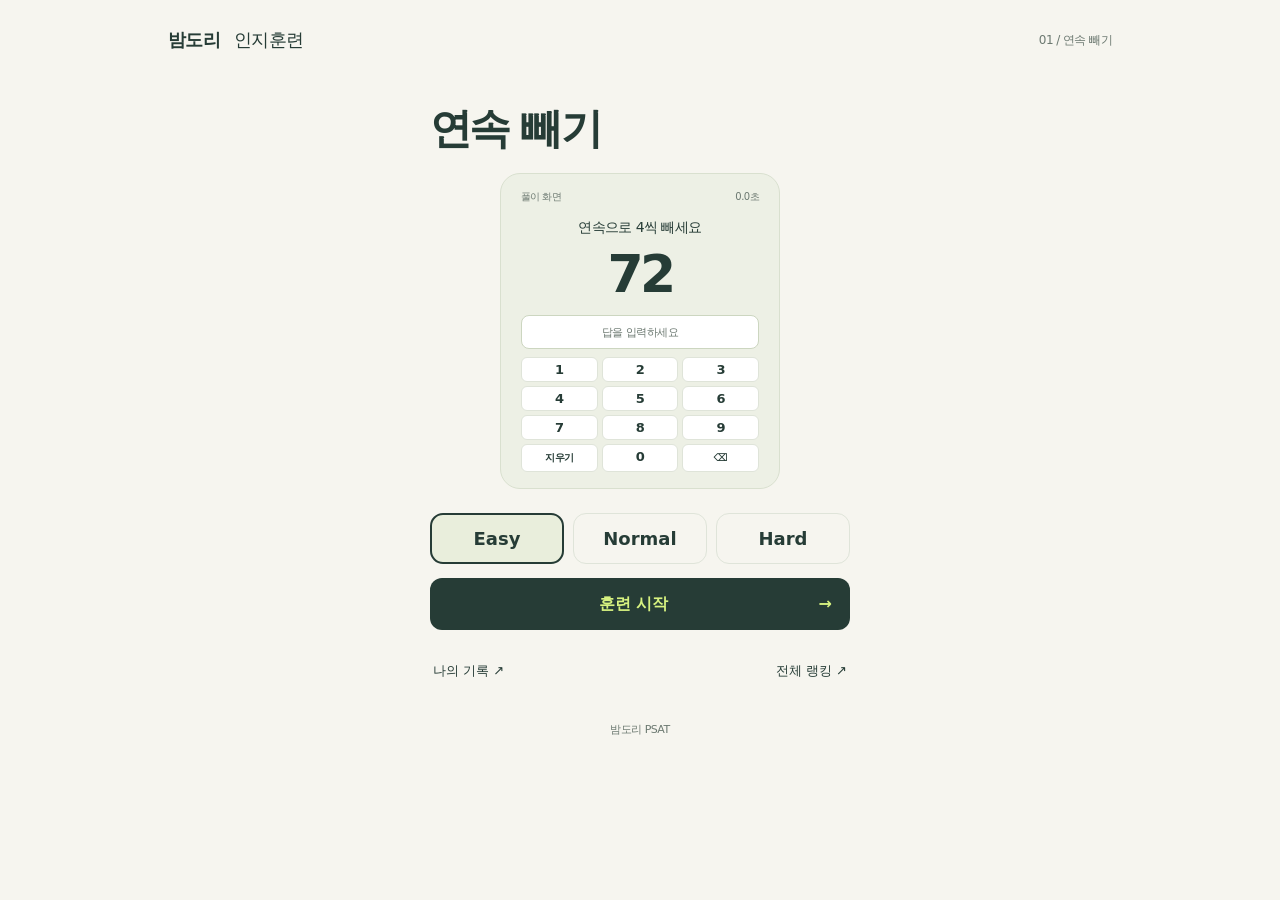
==== index.html @ 09410e8a "Add files via upload" ====
<!doctype html><html lang="ko"><head><meta charset="utf-8"><meta name="viewport" content="width=device-width,initial-scale=1,viewport-fit=cover"><meta name="theme-color" content="#263c36"><meta name="description" content="밤도리 연속 빼기 훈련. 숫자를 하나씩 빼며 집중하고, 나의 기록을 확인하세요."><title>연속 빼기 · 밤도리 인지훈련</title><link rel="stylesheet" href="style.css"><script src="config.js"></script><script type="module" src="app.mjs"></script>
<link rel="icon" type="image/svg+xml" href="favicon.svg?v=1">
<link rel="alternate icon" type="image/png" sizes="32x32" href="favicon-32.png?v=1">
<link rel="apple-touch-icon" sizes="180x180" href="apple-touch-icon.png?v=1">
<link rel="manifest" href="site.webmanifest">
<link rel="canonical" href="https://bamdori-psat.github.io/training/">
<meta property="og:type" content="website">
<meta property="og:locale" content="ko_KR">
<meta property="og:site_name" content="밤도리 인지훈련">
<meta property="og:title" content="밤도리 인지훈련">
<meta property="og:description" content="연속 빼기 훈련과 1문항당 평균 풀이 시간 기록.">
<meta property="og:url" content="https://bamdori-psat.github.io/training/">
<meta property="og:image" content="https://bamdori-psat.github.io/training/thumbnail.png">
<meta property="og:image:width" content="1254">
<meta property="og:image:height" content="1254">
<meta property="og:image:alt" content="녹색 바탕에 라임색 밤도리 인지훈련 타이포그래피">
<meta name="twitter:card" content="summary">
<meta name="twitter:title" content="밤도리 인지훈련">
<meta name="twitter:description" content="연속 빼기 훈련과 1문항당 평균 풀이 시간 기록.">
<meta name="twitter:image" content="https://bamdori-psat.github.io/training/thumbnail.png">
</head><body>
<header><a class="brand" href="../">밤도리 <span>인지훈련</span></a><span class="edition">01 / 연속 빼기</span></header>
<main>
<section id="home" class="screen">
<div class="intro"><h1>연속 빼기</h1></div>
<div class="game-preview" aria-label="풀이 화면 미리보기">
  <div class="preview-top"><span>풀이 화면</span><span>0.0초</span></div>
  <p class="mission" id="previewMission">연속으로 4씩 빼세요</p>
  <div class="current" id="previewCurrent">72</div>
  <div class="answer-wrap"><span>답을 입력하세요</span></div>
  <div class="preview-keypad" aria-hidden="true"><span>1</span><span>2</span><span>3</span><span>4</span><span>5</span><span>6</span><span>7</span><span>8</span><span>9</span><span>지우기</span><span>0</span><span>⌫</span></div>
</div>
<div class="courses" id="courses" role="group" aria-label="코스 선택"><button data-course="easy" class="chosen" aria-pressed="true"><strong>Easy</strong></button><button data-course="normal" aria-pressed="false"><strong>Normal</strong></button><button data-course="hard" aria-pressed="false"><strong>Hard</strong></button></div>
<button id="start" class="primary">훈련 시작 <span>→</span></button><p id="homeStatus" class="note" role="status"></p>
<div class="bottom-links"><button id="showRecords">나의 기록 ↗</button><button id="showRanking">전체 랭킹 ↗</button></div>
</section>
<section id="play" class="screen" hidden>
<div class="play-top"><button id="quit" class="text-button">그만하기</button><span id="modeLabel"></span><time id="timer">0.0초</time></div>
<div class="progress"><div id="progressFill"></div></div><p id="mission" class="mission"></p><div id="current" class="current" aria-label="현재 수"></div><p id="count" class="note"></p>
<div class="answer-wrap"><output id="answer" aria-label="입력한 답">답을 입력하세요</output></div><p id="feedback" role="status" class="feedback"></p>
<div id="keypad" class="keypad" aria-label="숫자 입력기"><button data-key="1">1</button><button data-key="2">2</button><button data-key="3">3</button><button data-key="4">4</button><button data-key="5">5</button><button data-key="6">6</button><button data-key="7">7</button><button data-key="8">8</button><button data-key="9">9</button><button data-key="clear" class="utility">지우기</button><button data-key="0">0</button><button data-key="back" class="utility" aria-label="한 자리 지우기">⌫</button></div>

</section>
<section id="result" class="screen" hidden><span class="eyebrow">오늘도 한 번, 끝까지.</span><h1>훈련 완료!</h1><p id="resultCourse" class="note"></p><div class="result-time"><strong id="elapsed"></strong><span>초/문항</span></div><div class="stats"><div><strong id="correctStat"></strong><span>정답 입력</span></div></div><p id="saveStatus" role="status" class="note"></p>
<div id="publishBox" class="publish" hidden><label for="nickname">랭킹에 사용할 닉네임</label><input id="nickname" maxlength="12" placeholder="한글·영문·숫자·_ 2~12자" autocomplete="nickname"><label class="consent"><input type="checkbox" id="consent">닉네임과 기록을 전체 랭킹에 공개합니다.</label><button id="publish" class="secondary">랭킹 등록</button><p id="publishStatus" class="note" role="status"></p></div>
<button id="again" class="primary">한 번 더</button><button id="resultHome" class="text-button full">처음으로</button></section>
<section id="records" class="screen" hidden><button class="back text-button">← 훈련으로</button><h1>나의 기록</h1><p class="note">이 브라우저에 저장한 최근 50회 기록입니다.</p><div id="recordList"></div><button id="clearRecords" class="text-button full">기기 기록 삭제</button></section>
<section id="ranking" class="screen" hidden><button class="back text-button">← 훈련으로</button><h1>전체 랭킹</h1><label for="rankCourse">코스</label><select id="rankCourse"><option value="all">전체 난이도</option><option value="easy">Easy</option><option value="normal">Normal</option><option value="hard">Hard</option></select><label for="rankStep" class="rank-step-label">빼는 수</label><select id="rankStep"><option value="all">전체</option></select><p class="note">선택한 조건에서 1문항당 평균 풀이 시간이 짧은 순입니다.<br>브라우저별 최고 기록 1개 · 상위 50위</p><div id="rankList" role="status"></div></section>
</main><footer>밤도리 PSAT</footer><dialog id="quitDialog"><h2>이번 훈련을 그만할까요?</h2><p>진행 중인 기록은 저장되지 않습니다.</p><div><button id="keepPlaying" class="secondary">계속하기</button><button id="confirmQuit" class="primary">그만하기</button></div></dialog>
</body></html>
---- style.css ----
:root{--ink:#263c36;--muted:#6c7971;--paper:#f6f5ef;--line:#dfe4d9;--lime:#d7f280;--white:#fff;--red:#ac3f35}*{box-sizing:border-box}body{margin:0;background:var(--paper);color:var(--ink);font-family:system-ui,-apple-system,'Apple SD Gothic Neo','Noto Sans KR',sans-serif;letter-spacing:-.035em}button,input,select{font:inherit}button,a,input,select{-webkit-tap-highlight-color:transparent}button{cursor:pointer;touch-action:manipulation}button:focus-visible,a:focus-visible,input:focus-visible,select:focus-visible{outline:3px solid #718d32;outline-offset:3px}button:disabled{cursor:default;opacity:.45}[hidden]{display:none!important}header{max-width:1000px;margin:auto;padding:28px 28px;display:flex;justify-content:space-between;align-items:center}.brand{color:var(--ink);font-size:18px;font-weight:850;text-decoration:none}.brand span{font-size:inherit;font-weight:500;margin-left:8px}.edition{font-size:12px;color:var(--muted)}main{max-width:460px;margin:25px auto 0;padding:0 20px}.screen{animation:appear .18s ease}.intro{margin-bottom:28px}.eyebrow{font-size:13px;color:var(--muted);font-weight:650}h1{font-size:42px;line-height:1.15;letter-spacing:-.06em;margin:12px 0}p{line-height:1.6}.intro p{margin:12px 0;color:var(--muted);font-size:15px}.example{border-radius:20px;background:var(--ink);color:var(--lime);display:flex;align-items:center;justify-content:space-between;padding:25px 24px;margin-bottom:28px}.example b{font-size:34px;letter-spacing:-.06em;font-variant-numeric:tabular-nums}.example span{font-size:13px;color:#d4dec8}.tabs{display:flex;border-bottom:1px solid var(--line);margin-bottom:24px}.tabs button{width:50%;border:0;background:none;padding:12px;color:var(--muted);font-weight:700}.tabs button.active{border-bottom:3px solid var(--ink);color:var(--ink)}label{font-size:13px;font-weight:650;display:block;margin-bottom:10px}.courses{display:grid;grid-template-columns:repeat(3,1fr);gap:9px}.courses button{border:1px solid var(--line);border-radius:13px;background:transparent;color:var(--ink);padding:14px 5px}.courses button.chosen{background:#e9eedc;border:2px solid var(--ink);padding:13px 4px}.courses small,.courses strong{display:block}.courses small{font-size:12px;font-weight:500;margin-bottom:7px}.courses strong{font-size:18px}.rule{display:flex;align-items:flex-start;gap:10px;margin:22px 0}.rule-mark{background:#e8eddc;border-radius:50%;padding:2px 6px;font-size:12px;margin-top:4px}.rule p{font-size:13px;color:var(--muted);margin:0}.rule strong{color:var(--ink);font-weight:600}.primary,.secondary{border:0;border-radius:12px;font-weight:750;min-height:52px;padding:14px 18px;width:100%}.primary{background:var(--ink);color:var(--lime)}.primary span{float:right}.secondary{background:#e6edda;color:var(--ink)}.note{font-size:12px;color:var(--muted);line-height:1.7}.bottom-links{display:flex;justify-content:space-between;margin-top:20px;padding:0 3px}.bottom-links button,.text-button{background:none;border:0;color:var(--ink);padding:12px 0;font-size:13px}.full{width:100%;margin-top:8px}footer{text-align:center;font-size:11px;color:var(--muted);padding:30px 12px 20px}.custom{display:grid;grid-template-columns:1fr 1fr;gap:14px}input:not([type=checkbox]),select{width:100%;padding:13px;margin-top:9px;border:1px solid var(--line);border-radius:10px;background:white;color:var(--ink);font-size:16px}.play-top{display:flex;justify-content:space-between;align-items:center;font-size:12px}.play-top time{font-variant-numeric:tabular-nums;font-weight:700}.progress{height:4px;background:var(--line);border-radius:9px;margin:10px 0 25px;overflow:hidden}.progress div{width:0;height:100%;background:#739842;transition:width .15s}.mission{text-align:center;margin:0;font-size:18px}.current{font-size:90px;font-weight:800;letter-spacing:-.07em;text-align:center;line-height:1.2;margin-top:12px;font-variant-numeric:tabular-nums}#count{text-align:center;margin:8px 0 18px}.answer-wrap{height:63px;border:1px solid #ccd6c0;border-radius:12px;background:#fff;display:flex;align-items:center;justify-content:center}#answer{font-size:30px;font-weight:650;font-variant-numeric:tabular-nums}#answer:empty{font-size:15px}#answer.placeholder{font-size:15px;color:#87907f;font-weight:400}.feedback{height:22px;text-align:center;color:var(--red);font-size:13px;margin:8px 0}.keypad{display:grid;grid-template-columns:repeat(3,1fr);gap:8px;margin-bottom:12px}.keypad button{height:58px;background:#fff;border:1px solid var(--line);border-radius:12px;color:var(--ink);font-size:25px;font-weight:600}.keypad button:active{background:var(--lime)}.keypad .utility{font-size:14px;background:#eaece4}.result-time{margin:30px 0;text-align:center}.result-time strong{font-size:76px;letter-spacing:-.07em}.result-time span{margin-left:9px}.stats{display:flex;justify-content:space-around;padding:22px 0;border-block:1px solid var(--line)}.stats div{text-align:center}.stats strong,.stats span{display:block}.stats strong{font-size:24px}.stats span{font-size:12px;color:var(--muted);margin-top:6px}.publish{padding:20px;background:#eaf0e0;border-radius:16px;margin:22px 0}.consent{display:flex;gap:8px;align-items:center;font-size:12px;line-height:1.5;margin:16px 0}.consent input{width:18px;height:18px;flex:none}.row{padding:17px 0;border-bottom:1px solid var(--line);display:flex;justify-content:space-between;align-items:center;gap:12px}.row strong{font-size:15px}.row small{display:block;color:var(--muted);font-size:12px;margin-top:4px}.row .score{text-align:right;flex:none}.empty{padding:32px 20px;border:1px dashed #c9d4bf;border-radius:14px;margin-top:20px;line-height:1.7;color:var(--muted);font-size:14px}dialog{border:0;border-radius:20px;padding:25px;max-width:360px;color:var(--ink)}dialog::backdrop{background:#10221bbb}dialog h2{font-size:20px}dialog p{font-size:14px}dialog>div{display:flex;gap:10px}dialog .primary{width:auto}#result>.primary{margin-top:20px}@keyframes appear{from{opacity:0;transform:translateY(4px)}to{opacity:1;transform:none}}@media(max-width:520px){header{padding:20px}.edition{font-size:10px}main{margin-top:12px}h1{font-size:38px}footer{padding-bottom:calc(20px + env(safe-area-inset-bottom))}body:has(#play:not([hidden])) header{padding-block:12px}body:has(#play:not([hidden])) main{margin-top:0}body:has(#play:not([hidden])) footer{display:none}}@media(max-height:740px){#play .current{font-size:68px}#play .progress{margin-bottom:12px}#play #count{margin-bottom:10px}.keypad button{height:48px}}@media(prefers-reduced-motion:reduce){*{animation:none!important;transition:none!important}}

.course-label{font-size:13px;font-weight:650;margin:0 0 10px}

#answer.wrong{color:var(--red)}
.answer-wrap:has(.wrong){border-color:var(--red);background:#fff2ee}
#answer.shake{animation:wrong-shake .28s ease}
.auto-hint{text-align:center;margin:8px 0}
#randomSettings{margin-top:12px}
@keyframes wrong-shake{0%,100%{transform:translateX(0)}20%,60%{transform:translateX(-7px)}40%,80%{transform:translateX(7px)}}

#home .intro{margin-bottom:20px}
.game-preview{max-width:280px;margin:0 auto 24px;padding:16px 20px;background:#edf0e5;border:1px solid #d9e0cf;border-radius:20px;user-select:none}
.preview-top{display:flex;justify-content:space-between;font-size:10px;color:var(--muted);margin-bottom:12px}
.game-preview .mission{font-size:14px}
.game-preview .current{font-size:52px;margin:4px 0 10px}
.game-preview .answer-wrap{height:34px;font-size:11px;color:var(--muted);border-radius:8px}
.preview-keypad{display:grid;grid-template-columns:repeat(3,1fr);gap:4px;margin-top:8px}
.preview-keypad span{background:white;border:1px solid var(--line);border-radius:6px;text-align:center;padding:4px;font-size:13px;font-weight:600}
.preview-keypad span:nth-child(10),.preview-keypad span:nth-child(12){font-size:10px;line-height:18px}
#home .courses{margin-bottom:14px}
#home .courses strong{font-size:18px}
#home .courses small{font-size:10px;margin:7px 0 0;white-space:nowrap}
#homeStatus:empty{display:none}

.rank-step-label{margin-top:16px}
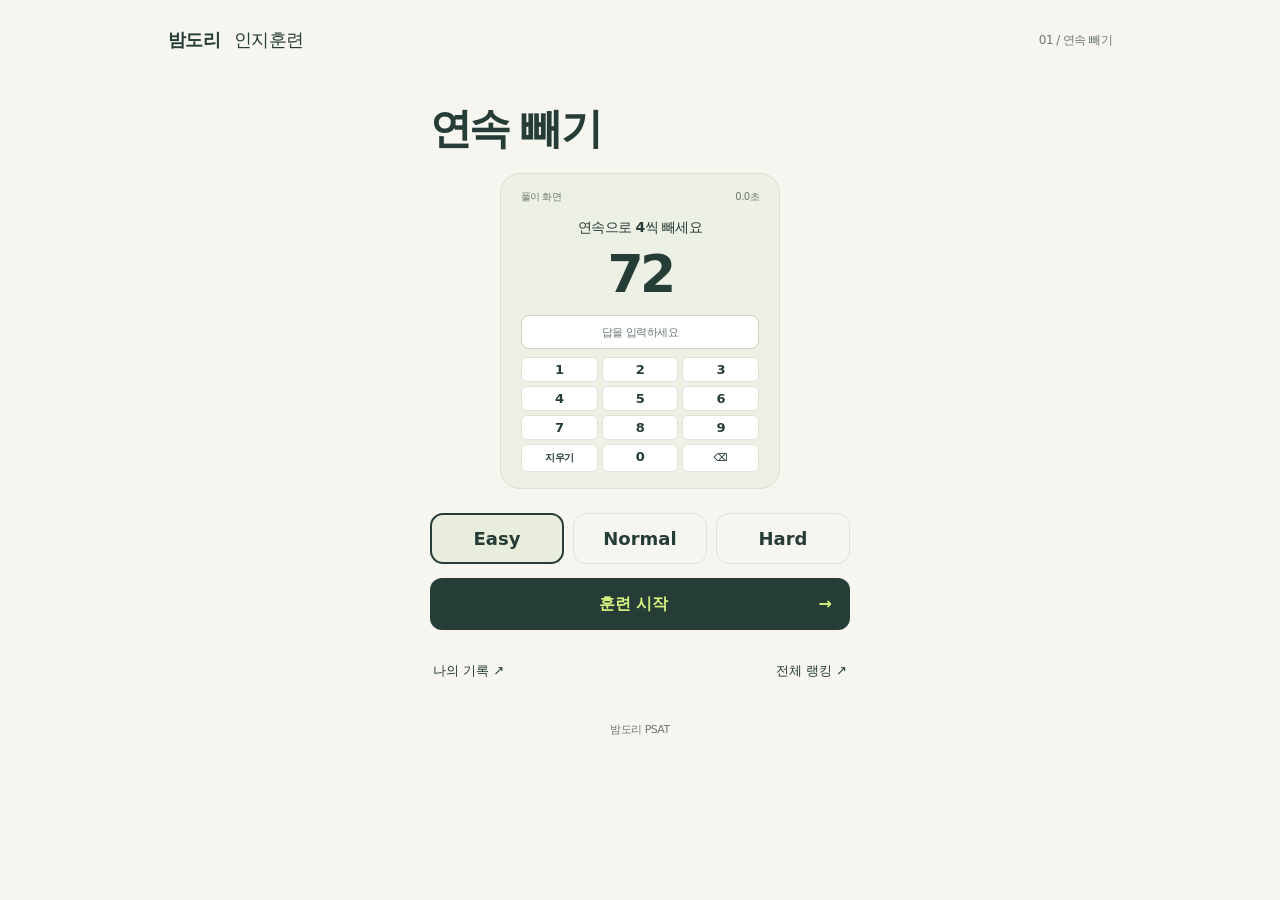
==== commit 6770f4d5: "Add files via upload" ====
--- a/index.html
+++ b/index.html
@@ -25,7 +25,7 @@
 <div class="intro"><h1>연속 빼기</h1></div>
 <div class="game-preview" aria-label="풀이 화면 미리보기">
   <div class="preview-top"><span>풀이 화면</span><span>0.0초</span></div>
-  <p class="mission" id="previewMission">연속으로 4씩 빼세요</p>
+  <p class="mission" id="previewMission">연속으로 <strong>4</strong>씩 빼세요</p>
   <div class="current" id="previewCurrent">72</div>
   <div class="answer-wrap"><span>답을 입력하세요</span></div>
   <div class="preview-keypad" aria-hidden="true"><span>1</span><span>2</span><span>3</span><span>4</span><span>5</span><span>6</span><span>7</span><span>8</span><span>9</span><span>지우기</span><span>0</span><span>⌫</span></div>
@@ -36,15 +36,15 @@
 </section>
 <section id="play" class="screen" hidden>
 <div class="play-top"><button id="quit" class="text-button">그만하기</button><span id="modeLabel"></span><time id="timer">0.0초</time></div>
-<div class="progress"><div id="progressFill"></div></div><p id="mission" class="mission"></p><div id="current" class="current" aria-label="현재 수"></div><p id="count" class="note"></p>
+<div class="progress"><div id="progressFill"></div></div><p id="mission" class="mission"></p><div id="current" class="current" aria-label="현재 수"></div>
 <div class="answer-wrap"><output id="answer" aria-label="입력한 답">답을 입력하세요</output></div><p id="feedback" role="status" class="feedback"></p>
 <div id="keypad" class="keypad" aria-label="숫자 입력기"><button data-key="1">1</button><button data-key="2">2</button><button data-key="3">3</button><button data-key="4">4</button><button data-key="5">5</button><button data-key="6">6</button><button data-key="7">7</button><button data-key="8">8</button><button data-key="9">9</button><button data-key="clear" class="utility">지우기</button><button data-key="0">0</button><button data-key="back" class="utility" aria-label="한 자리 지우기">⌫</button></div>
 
 </section>
-<section id="result" class="screen" hidden><span class="eyebrow">오늘도 한 번, 끝까지.</span><h1>훈련 완료!</h1><p id="resultCourse" class="note"></p><div class="result-time"><strong id="elapsed"></strong><span>초/문항</span></div><div class="stats"><div><strong id="correctStat"></strong><span>정답 입력</span></div></div><p id="saveStatus" role="status" class="note"></p>
-<div id="publishBox" class="publish" hidden><label for="nickname">랭킹에 사용할 닉네임</label><input id="nickname" maxlength="12" placeholder="한글·영문·숫자·_ 2~12자" autocomplete="nickname"><label class="consent"><input type="checkbox" id="consent">닉네임과 기록을 전체 랭킹에 공개합니다.</label><button id="publish" class="secondary">랭킹 등록</button><p id="publishStatus" class="note" role="status"></p></div>
+<section id="result" class="screen" hidden><h1>훈련 완료!</h1><p id="resultCourse" class="note"></p><div class="result-time"><strong id="elapsed"></strong><span>초/문항</span></div><p id="saveStatus" role="status" class="note"></p>
+<div id="publishBox" class="publish" hidden><label for="nickname">랭킹에 사용할 닉네임</label><input id="nickname" maxlength="12" placeholder="한글·영문·숫자·_ 2~12자" autocomplete="nickname"><label class="consent"><input type="checkbox" id="consent">닉네임과 기록을 전체 랭킹에 공개합니다.</label><button id="publish" class="secondary">랭킹 등록</button><p id="publishStatus" class="note" role="status"></p><button id="resultRanking" class="secondary" hidden>랭킹 보기 →</button></div>
 <button id="again" class="primary">한 번 더</button><button id="resultHome" class="text-button full">처음으로</button></section>
-<section id="records" class="screen" hidden><button class="back text-button">← 훈련으로</button><h1>나의 기록</h1><p class="note">이 브라우저에 저장한 최근 50회 기록입니다.</p><div id="recordList"></div><button id="clearRecords" class="text-button full">기기 기록 삭제</button></section>
-<section id="ranking" class="screen" hidden><button class="back text-button">← 훈련으로</button><h1>전체 랭킹</h1><label for="rankCourse">코스</label><select id="rankCourse"><option value="all">전체 난이도</option><option value="easy">Easy</option><option value="normal">Normal</option><option value="hard">Hard</option></select><label for="rankStep" class="rank-step-label">빼는 수</label><select id="rankStep"><option value="all">전체</option></select><p class="note">선택한 조건에서 1문항당 평균 풀이 시간이 짧은 순입니다.<br>브라우저별 최고 기록 1개 · 상위 50위</p><div id="rankList" role="status"></div></section>
+<section id="records" class="screen" hidden><button class="back text-button">← 훈련으로</button><h1>나의 기록</h1><p class="note">브라우저에 최근 50회까지의 기록이 저장됩니다.</p><div id="recordList"></div><button id="clearRecords" class="text-button full">기기 기록 삭제</button></section>
+<section id="ranking" class="screen" hidden><button class="back text-button">← 훈련으로</button><h1>전체 랭킹</h1><label for="rankCourse">코스</label><select id="rankCourse"><option value="all">전체 난이도</option><option value="easy">Easy</option><option value="normal">Normal</option><option value="hard">Hard</option></select><label for="rankStep" class="rank-step-label">빼는 수</label><select id="rankStep"><option value="all">전체</option></select><p class="note">상위 50위까지만 조회할 수 있습니다</p><div id="rankList" role="status"></div></section>
 </main><footer>밤도리 PSAT</footer><dialog id="quitDialog"><h2>이번 훈련을 그만할까요?</h2><p>진행 중인 기록은 저장되지 않습니다.</p><div><button id="keepPlaying" class="secondary">계속하기</button><button id="confirmQuit" class="primary">그만하기</button></div></dialog>
 </body></html>
--- a/style.css
+++ b/style.css
@@ -1,4 +1,4 @@
-:root{--ink:#263c36;--muted:#6c7971;--paper:#f6f5ef;--line:#dfe4d9;--lime:#d7f280;--white:#fff;--red:#ac3f35}*{box-sizing:border-box}body{margin:0;background:var(--paper);color:var(--ink);font-family:system-ui,-apple-system,'Apple SD Gothic Neo','Noto Sans KR',sans-serif;letter-spacing:-.035em}button,input,select{font:inherit}button,a,input,select{-webkit-tap-highlight-color:transparent}button{cursor:pointer;touch-action:manipulation}button:focus-visible,a:focus-visible,input:focus-visible,select:focus-visible{outline:3px solid #718d32;outline-offset:3px}button:disabled{cursor:default;opacity:.45}[hidden]{display:none!important}header{max-width:1000px;margin:auto;padding:28px 28px;display:flex;justify-content:space-between;align-items:center}.brand{color:var(--ink);font-size:18px;font-weight:850;text-decoration:none}.brand span{font-size:inherit;font-weight:500;margin-left:8px}.edition{font-size:12px;color:var(--muted)}main{max-width:460px;margin:25px auto 0;padding:0 20px}.screen{animation:appear .18s ease}.intro{margin-bottom:28px}.eyebrow{font-size:13px;color:var(--muted);font-weight:650}h1{font-size:42px;line-height:1.15;letter-spacing:-.06em;margin:12px 0}p{line-height:1.6}.intro p{margin:12px 0;color:var(--muted);font-size:15px}.example{border-radius:20px;background:var(--ink);color:var(--lime);display:flex;align-items:center;justify-content:space-between;padding:25px 24px;margin-bottom:28px}.example b{font-size:34px;letter-spacing:-.06em;font-variant-numeric:tabular-nums}.example span{font-size:13px;color:#d4dec8}.tabs{display:flex;border-bottom:1px solid var(--line);margin-bottom:24px}.tabs button{width:50%;border:0;background:none;padding:12px;color:var(--muted);font-weight:700}.tabs button.active{border-bottom:3px solid var(--ink);color:var(--ink)}label{font-size:13px;font-weight:650;display:block;margin-bottom:10px}.courses{display:grid;grid-template-columns:repeat(3,1fr);gap:9px}.courses button{border:1px solid var(--line);border-radius:13px;background:transparent;color:var(--ink);padding:14px 5px}.courses button.chosen{background:#e9eedc;border:2px solid var(--ink);padding:13px 4px}.courses small,.courses strong{display:block}.courses small{font-size:12px;font-weight:500;margin-bottom:7px}.courses strong{font-size:18px}.rule{display:flex;align-items:flex-start;gap:10px;margin:22px 0}.rule-mark{background:#e8eddc;border-radius:50%;padding:2px 6px;font-size:12px;margin-top:4px}.rule p{font-size:13px;color:var(--muted);margin:0}.rule strong{color:var(--ink);font-weight:600}.primary,.secondary{border:0;border-radius:12px;font-weight:750;min-height:52px;padding:14px 18px;width:100%}.primary{background:var(--ink);color:var(--lime)}.primary span{float:right}.secondary{background:#e6edda;color:var(--ink)}.note{font-size:12px;color:var(--muted);line-height:1.7}.bottom-links{display:flex;justify-content:space-between;margin-top:20px;padding:0 3px}.bottom-links button,.text-button{background:none;border:0;color:var(--ink);padding:12px 0;font-size:13px}.full{width:100%;margin-top:8px}footer{text-align:center;font-size:11px;color:var(--muted);padding:30px 12px 20px}.custom{display:grid;grid-template-columns:1fr 1fr;gap:14px}input:not([type=checkbox]),select{width:100%;padding:13px;margin-top:9px;border:1px solid var(--line);border-radius:10px;background:white;color:var(--ink);font-size:16px}.play-top{display:flex;justify-content:space-between;align-items:center;font-size:12px}.play-top time{font-variant-numeric:tabular-nums;font-weight:700}.progress{height:4px;background:var(--line);border-radius:9px;margin:10px 0 25px;overflow:hidden}.progress div{width:0;height:100%;background:#739842;transition:width .15s}.mission{text-align:center;margin:0;font-size:18px}.current{font-size:90px;font-weight:800;letter-spacing:-.07em;text-align:center;line-height:1.2;margin-top:12px;font-variant-numeric:tabular-nums}#count{text-align:center;margin:8px 0 18px}.answer-wrap{height:63px;border:1px solid #ccd6c0;border-radius:12px;background:#fff;display:flex;align-items:center;justify-content:center}#answer{font-size:30px;font-weight:650;font-variant-numeric:tabular-nums}#answer:empty{font-size:15px}#answer.placeholder{font-size:15px;color:#87907f;font-weight:400}.feedback{height:22px;text-align:center;color:var(--red);font-size:13px;margin:8px 0}.keypad{display:grid;grid-template-columns:repeat(3,1fr);gap:8px;margin-bottom:12px}.keypad button{height:58px;background:#fff;border:1px solid var(--line);border-radius:12px;color:var(--ink);font-size:25px;font-weight:600}.keypad button:active{background:var(--lime)}.keypad .utility{font-size:14px;background:#eaece4}.result-time{margin:30px 0;text-align:center}.result-time strong{font-size:76px;letter-spacing:-.07em}.result-time span{margin-left:9px}.stats{display:flex;justify-content:space-around;padding:22px 0;border-block:1px solid var(--line)}.stats div{text-align:center}.stats strong,.stats span{display:block}.stats strong{font-size:24px}.stats span{font-size:12px;color:var(--muted);margin-top:6px}.publish{padding:20px;background:#eaf0e0;border-radius:16px;margin:22px 0}.consent{display:flex;gap:8px;align-items:center;font-size:12px;line-height:1.5;margin:16px 0}.consent input{width:18px;height:18px;flex:none}.row{padding:17px 0;border-bottom:1px solid var(--line);display:flex;justify-content:space-between;align-items:center;gap:12px}.row strong{font-size:15px}.row small{display:block;color:var(--muted);font-size:12px;margin-top:4px}.row .score{text-align:right;flex:none}.empty{padding:32px 20px;border:1px dashed #c9d4bf;border-radius:14px;margin-top:20px;line-height:1.7;color:var(--muted);font-size:14px}dialog{border:0;border-radius:20px;padding:25px;max-width:360px;color:var(--ink)}dialog::backdrop{background:#10221bbb}dialog h2{font-size:20px}dialog p{font-size:14px}dialog>div{display:flex;gap:10px}dialog .primary{width:auto}#result>.primary{margin-top:20px}@keyframes appear{from{opacity:0;transform:translateY(4px)}to{opacity:1;transform:none}}@media(max-width:520px){header{padding:20px}.edition{font-size:10px}main{margin-top:12px}h1{font-size:38px}footer{padding-bottom:calc(20px + env(safe-area-inset-bottom))}body:has(#play:not([hidden])) header{padding-block:12px}body:has(#play:not([hidden])) main{margin-top:0}body:has(#play:not([hidden])) footer{display:none}}@media(max-height:740px){#play .current{font-size:68px}#play .progress{margin-bottom:12px}#play #count{margin-bottom:10px}.keypad button{height:48px}}@media(prefers-reduced-motion:reduce){*{animation:none!important;transition:none!important}}
+:root{--ink:#263c36;--muted:#6c7971;--paper:#f6f5ef;--line:#dfe4d9;--lime:#d7f280;--white:#fff;--red:#ac3f35}*{box-sizing:border-box}body{margin:0;background:var(--paper);color:var(--ink);font-family:system-ui,-apple-system,'Apple SD Gothic Neo','Noto Sans KR',sans-serif;letter-spacing:-.035em}button,input,select{font:inherit}button,a,input,select{-webkit-tap-highlight-color:transparent}button{cursor:pointer;touch-action:manipulation}button:focus-visible,a:focus-visible,input:focus-visible,select:focus-visible{outline:3px solid #718d32;outline-offset:3px}button:disabled{cursor:default;opacity:.45}[hidden]{display:none!important}header{max-width:1000px;margin:auto;padding:28px 28px;display:flex;justify-content:space-between;align-items:center}.brand{color:var(--ink);font-size:18px;font-weight:850;text-decoration:none}.brand span{font-size:inherit;font-weight:500;margin-left:8px}.edition{font-size:12px;color:var(--muted)}main{max-width:460px;margin:25px auto 0;padding:0 20px}.screen{animation:appear .18s ease}.intro{margin-bottom:28px}.eyebrow{font-size:13px;color:var(--muted);font-weight:650}h1{font-size:42px;line-height:1.15;letter-spacing:-.06em;margin:12px 0}p{line-height:1.6}.intro p{margin:12px 0;color:var(--muted);font-size:15px}.example{border-radius:20px;background:var(--ink);color:var(--lime);display:flex;align-items:center;justify-content:space-between;padding:25px 24px;margin-bottom:28px}.example b{font-size:34px;letter-spacing:-.06em;font-variant-numeric:tabular-nums}.example span{font-size:13px;color:#d4dec8}.tabs{display:flex;border-bottom:1px solid var(--line);margin-bottom:24px}.tabs button{width:50%;border:0;background:none;padding:12px;color:var(--muted);font-weight:700}.tabs button.active{border-bottom:3px solid var(--ink);color:var(--ink)}label{font-size:13px;font-weight:650;display:block;margin-bottom:10px}.courses{display:grid;grid-template-columns:repeat(3,1fr);gap:9px}.courses button{border:1px solid var(--line);border-radius:13px;background:transparent;color:var(--ink);padding:14px 5px}.courses button.chosen{background:#e9eedc;border:2px solid var(--ink);padding:13px 4px}.courses small,.courses strong{display:block}.courses small{font-size:12px;font-weight:500;margin-bottom:7px}.courses strong{font-size:18px}.rule{display:flex;align-items:flex-start;gap:10px;margin:22px 0}.rule-mark{background:#e8eddc;border-radius:50%;padding:2px 6px;font-size:12px;margin-top:4px}.rule p{font-size:13px;color:var(--muted);margin:0}.rule strong{color:var(--ink);font-weight:600}.primary,.secondary{border:0;border-radius:12px;font-weight:750;min-height:52px;padding:14px 18px;width:100%}.primary{background:var(--ink);color:var(--lime)}.primary span{float:right}.secondary{background:#e6edda;color:var(--ink)}.note{font-size:12px;color:var(--muted);line-height:1.7}.bottom-links{display:flex;justify-content:space-between;margin-top:20px;padding:0 3px}.bottom-links button,.text-button{background:none;border:0;color:var(--ink);padding:12px 0;font-size:13px}.full{width:100%;margin-top:8px}footer{text-align:center;font-size:11px;color:var(--muted);padding:30px 12px 20px}.custom{display:grid;grid-template-columns:1fr 1fr;gap:14px}input:not([type=checkbox]),select{width:100%;padding:13px;margin-top:9px;border:1px solid var(--line);border-radius:10px;background:white;color:var(--ink);font-size:16px}.play-top{display:flex;justify-content:space-between;align-items:center;font-size:12px}.play-top time{font-variant-numeric:tabular-nums;font-weight:700}.progress{height:4px;background:var(--line);border-radius:9px;margin:10px 0 25px;overflow:hidden}.progress div{width:0;height:100%;background:#739842;transition:width .15s}.mission{text-align:center;margin:0;font-size:20px;font-weight:400}.mission strong{font-weight:800}.current{font-size:90px;font-weight:800;letter-spacing:-.07em;text-align:center;line-height:1.2;margin-top:12px;font-variant-numeric:tabular-nums}#count{text-align:center;margin:8px 0 18px}.answer-wrap{height:63px;border:1px solid #ccd6c0;border-radius:12px;background:#fff;display:flex;align-items:center;justify-content:center}#answer{font-size:30px;font-weight:650;font-variant-numeric:tabular-nums}#answer:empty{font-size:15px}#answer.placeholder{font-size:15px;color:#87907f;font-weight:400}.feedback{height:22px;text-align:center;color:var(--red);font-size:13px;margin:8px 0}.keypad{display:grid;grid-template-columns:repeat(3,1fr);gap:8px;margin-bottom:12px}.keypad button{height:58px;background:#fff;border:1px solid var(--line);border-radius:12px;color:var(--ink);font-size:25px;font-weight:600}.keypad button:active,.keypad button.pressed{background:var(--lime);border-color:#a1bc52;transform:translateY(2px) scale(.97);box-shadow:inset 0 2px 3px #263c3618}.keypad .utility{font-size:23px;background:#eaece4}.result-time{margin:30px 0;text-align:center}.result-time strong{font-size:76px;letter-spacing:-.07em}.result-time span{margin-left:9px}.stats{display:flex;justify-content:space-around;padding:22px 0;border-block:1px solid var(--line)}.stats div{text-align:center}.stats strong,.stats span{display:block}.stats strong{font-size:24px}.stats span{font-size:12px;color:var(--muted);margin-top:6px}.publish{padding:20px;background:#eaf0e0;border-radius:16px;margin:22px 0}.consent{display:flex;gap:8px;align-items:center;font-size:12px;line-height:1.5;margin:16px 0}.consent input{width:18px;height:18px;flex:none}.row{padding:17px 0;border-bottom:1px solid var(--line);display:flex;justify-content:space-between;align-items:center;gap:12px}.row strong{font-size:15px}.row small{display:block;color:var(--muted);font-size:12px;margin-top:4px}.row .score{text-align:right;flex:none}.empty{padding:32px 20px;border:1px dashed #c9d4bf;border-radius:14px;margin-top:20px;line-height:1.7;color:var(--muted);font-size:14px}dialog{border:0;border-radius:20px;padding:25px;max-width:360px;color:var(--ink)}dialog::backdrop{background:#10221bbb}dialog h2{font-size:20px}dialog p{font-size:14px}dialog>div{display:grid;grid-template-columns:repeat(2,minmax(0,1fr));gap:10px}dialog>div button{width:100%;min-width:0;padding-inline:10px}#result>.primary{margin-top:20px}@keyframes appear{from{opacity:0;transform:translateY(4px)}to{opacity:1;transform:none}}@media(max-width:520px){header{padding:20px}.edition{font-size:10px}main{margin-top:12px}h1{font-size:38px}footer{padding-bottom:calc(20px + env(safe-area-inset-bottom))}body:has(#play:not([hidden])) header{padding-block:12px}body:has(#play:not([hidden])) main{margin-top:0}body:has(#play:not([hidden])) footer{display:none}}@media(max-height:740px){#play .current{font-size:68px}#play .progress{margin-bottom:12px}#play #count{margin-bottom:10px}.keypad button{height:48px}}@media(prefers-reduced-motion:reduce){*{animation:none!important;transition:none!important}}
 
 .course-label{font-size:13px;font-weight:650;margin:0 0 10px}
 
@@ -24,3 +24,5 @@
 #homeStatus:empty{display:none}
 
 .rank-step-label{margin-top:16px}
+
+#play .current{margin-bottom:18px}
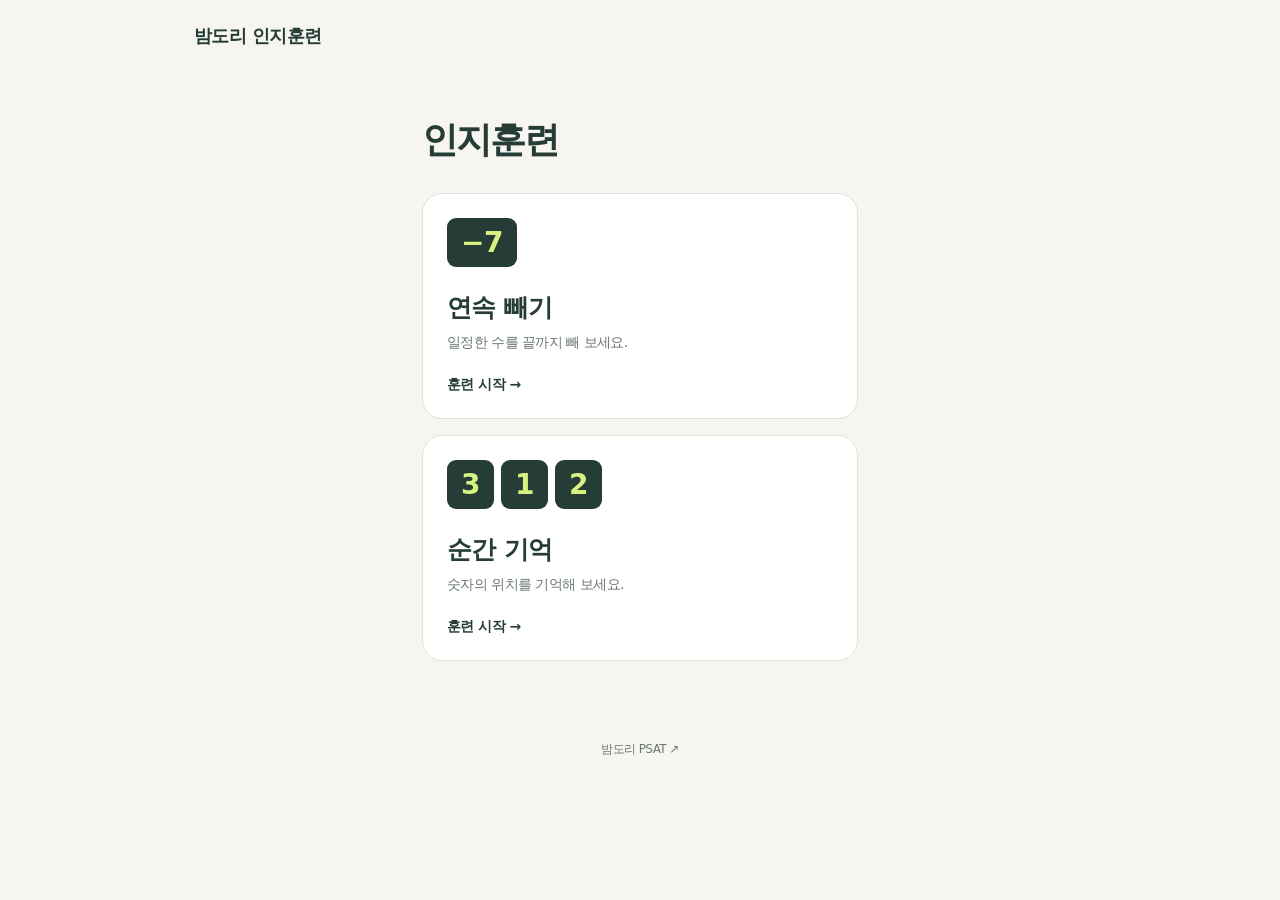
==== commit b9608a9e: "Add files via upload" ====
--- a/index.html
+++ b/index.html
@@ -1,50 +1 @@
-<!doctype html><html lang="ko"><head><meta charset="utf-8"><meta name="viewport" content="width=device-width,initial-scale=1,viewport-fit=cover"><meta name="theme-color" content="#263c36"><meta name="description" content="밤도리 연속 빼기 훈련. 숫자를 하나씩 빼며 집중하고, 나의 기록을 확인하세요."><title>연속 빼기 · 밤도리 인지훈련</title><link rel="stylesheet" href="style.css"><script src="config.js"></script><script type="module" src="app.mjs"></script>
-<link rel="icon" type="image/svg+xml" href="favicon.svg?v=1">
-<link rel="alternate icon" type="image/png" sizes="32x32" href="favicon-32.png?v=1">
-<link rel="apple-touch-icon" sizes="180x180" href="apple-touch-icon.png?v=1">
-<link rel="manifest" href="site.webmanifest">
-<link rel="canonical" href="https://bamdori-psat.github.io/training/">
-<meta property="og:type" content="website">
-<meta property="og:locale" content="ko_KR">
-<meta property="og:site_name" content="밤도리 인지훈련">
-<meta property="og:title" content="밤도리 인지훈련">
-<meta property="og:description" content="연속 빼기 훈련과 1문항당 평균 풀이 시간 기록.">
-<meta property="og:url" content="https://bamdori-psat.github.io/training/">
-<meta property="og:image" content="https://bamdori-psat.github.io/training/thumbnail.png">
-<meta property="og:image:width" content="1254">
-<meta property="og:image:height" content="1254">
-<meta property="og:image:alt" content="녹색 바탕에 라임색 밤도리 인지훈련 타이포그래피">
-<meta name="twitter:card" content="summary">
-<meta name="twitter:title" content="밤도리 인지훈련">
-<meta name="twitter:description" content="연속 빼기 훈련과 1문항당 평균 풀이 시간 기록.">
-<meta name="twitter:image" content="https://bamdori-psat.github.io/training/thumbnail.png">
-</head><body>
-<header><a class="brand" href="../">밤도리 <span>인지훈련</span></a><span class="edition">01 / 연속 빼기</span></header>
-<main>
-<section id="home" class="screen">
-<div class="intro"><h1>연속 빼기</h1></div>
-<div class="game-preview" aria-label="풀이 화면 미리보기">
-  <div class="preview-top"><span>풀이 화면</span><span>0.0초</span></div>
-  <p class="mission" id="previewMission">연속으로 <strong>4</strong>씩 빼세요</p>
-  <div class="current" id="previewCurrent">72</div>
-  <div class="answer-wrap"><span>답을 입력하세요</span></div>
-  <div class="preview-keypad" aria-hidden="true"><span>1</span><span>2</span><span>3</span><span>4</span><span>5</span><span>6</span><span>7</span><span>8</span><span>9</span><span>지우기</span><span>0</span><span>⌫</span></div>
-</div>
-<div class="courses" id="courses" role="group" aria-label="코스 선택"><button data-course="easy" class="chosen" aria-pressed="true"><strong>Easy</strong></button><button data-course="normal" aria-pressed="false"><strong>Normal</strong></button><button data-course="hard" aria-pressed="false"><strong>Hard</strong></button></div>
-<button id="start" class="primary">훈련 시작 <span>→</span></button><p id="homeStatus" class="note" role="status"></p>
-<div class="bottom-links"><button id="showRecords">나의 기록 ↗</button><button id="showRanking">전체 랭킹 ↗</button></div>
-</section>
-<section id="play" class="screen" hidden>
-<div class="play-top"><button id="quit" class="text-button">그만하기</button><span id="modeLabel"></span><time id="timer">0.0초</time></div>
-<div class="progress"><div id="progressFill"></div></div><p id="mission" class="mission"></p><div id="current" class="current" aria-label="현재 수"></div>
-<div class="answer-wrap"><output id="answer" aria-label="입력한 답">답을 입력하세요</output></div><p id="feedback" role="status" class="feedback"></p>
-<div id="keypad" class="keypad" aria-label="숫자 입력기"><button data-key="1">1</button><button data-key="2">2</button><button data-key="3">3</button><button data-key="4">4</button><button data-key="5">5</button><button data-key="6">6</button><button data-key="7">7</button><button data-key="8">8</button><button data-key="9">9</button><button data-key="clear" class="utility">지우기</button><button data-key="0">0</button><button data-key="back" class="utility" aria-label="한 자리 지우기">⌫</button></div>
-
-</section>
-<section id="result" class="screen" hidden><h1>훈련 완료!</h1><p id="resultCourse" class="note"></p><div class="result-time"><strong id="elapsed"></strong><span>초/문항</span></div><p id="saveStatus" role="status" class="note"></p>
-<div id="publishBox" class="publish" hidden><label for="nickname">랭킹에 사용할 닉네임</label><input id="nickname" maxlength="12" placeholder="한글·영문·숫자·_ 2~12자" autocomplete="nickname"><label class="consent"><input type="checkbox" id="consent">닉네임과 기록을 전체 랭킹에 공개합니다.</label><button id="publish" class="secondary">랭킹 등록</button><p id="publishStatus" class="note" role="status"></p><button id="resultRanking" class="secondary" hidden>랭킹 보기 →</button></div>
-<button id="again" class="primary">한 번 더</button><button id="resultHome" class="text-button full">처음으로</button></section>
-<section id="records" class="screen" hidden><button class="back text-button">← 훈련으로</button><h1>나의 기록</h1><p class="note">브라우저에 최근 50회까지의 기록이 저장됩니다.</p><div id="recordList"></div><button id="clearRecords" class="text-button full">기기 기록 삭제</button></section>
-<section id="ranking" class="screen" hidden><button class="back text-button">← 훈련으로</button><h1>전체 랭킹</h1><label for="rankCourse">코스</label><select id="rankCourse"><option value="all">전체 난이도</option><option value="easy">Easy</option><option value="normal">Normal</option><option value="hard">Hard</option></select><label for="rankStep" class="rank-step-label">빼는 수</label><select id="rankStep"><option value="all">전체</option></select><p class="note">상위 50위까지만 조회할 수 있습니다</p><div id="rankList" role="status"></div></section>
-</main><footer>밤도리 PSAT</footer><dialog id="quitDialog"><h2>이번 훈련을 그만할까요?</h2><p>진행 중인 기록은 저장되지 않습니다.</p><div><button id="keepPlaying" class="secondary">계속하기</button><button id="confirmQuit" class="primary">그만하기</button></div></dialog>
-</body></html>
+<!doctype html><html lang="ko"><head><meta charset="utf-8"><meta name="viewport" content="width=device-width,initial-scale=1"><meta name="theme-color" content="#263c36"><title>밤도리 인지훈련</title><meta name="description" content="연속 빼기와 순간 기억. 짧은 훈련에 도전하고 기록을 확인하세요."><meta property="og:title" content="밤도리 인지훈련"><meta property="og:image" content="https://bamdori-psat.github.io/training/thumbnail.png"><link rel="icon" href="favicon.svg"><style>*{box-sizing:border-box}body{margin:0;background:#f6f5ef;color:#263c36;font-family:system-ui,-apple-system,'Apple SD Gothic Neo',sans-serif;letter-spacing:-.035em}header{max-width:940px;padding:24px;margin:auto}header a{font-size:18px;font-weight:800;color:inherit;text-decoration:none}main{max-width:480px;margin:44px auto;padding:0 22px}h1{font-size:36px;letter-spacing:-.06em;margin:0 0 28px}.cards{display:grid;gap:16px}.card{display:block;border:1px solid #dfe4d9;border-radius:20px;padding:24px;text-decoration:none;color:inherit;background:white}.card:hover,.card:focus-visible{background:#edf2df;outline:2px solid #78953a}.card strong{display:block;font-size:25px}.card small{display:block;font-size:14px;color:#6c7971;margin:10px 0 22px}.symbol{display:flex;gap:7px;margin:0 0 24px;font-size:28px;font-weight:800}.symbol span{background:#263c36;color:#d7f280;border-radius:9px;padding:8px 14px}.go{font-size:14px;font-weight:700}footer{text-align:center;font-size:12px;padding:36px}footer a{color:#6c7971;text-decoration:none}@media(max-width:520px){main{margin-top:18px}header{padding:20px}}</style></head><body><header><a href="./">밤도리 인지훈련</a></header><main><h1>인지훈련</h1><div class="cards"><a class="card" href="subtraction.html"><div class="symbol" aria-hidden="true"><span>−7</span></div><strong>연속 빼기</strong><small>일정한 수를 끝까지 빼 보세요.</small><span class="go">훈련 시작 →</span></a><a class="card" href="memory.html"><div class="symbol" aria-hidden="true"><span>3</span><span>1</span><span>2</span></div><strong>순간 기억</strong><small>숫자의 위치를 기억해 보세요.</small><span class="go">훈련 시작 →</span></a></div></main><footer><a href="../">밤도리 PSAT ↗</a></footer></body></html>
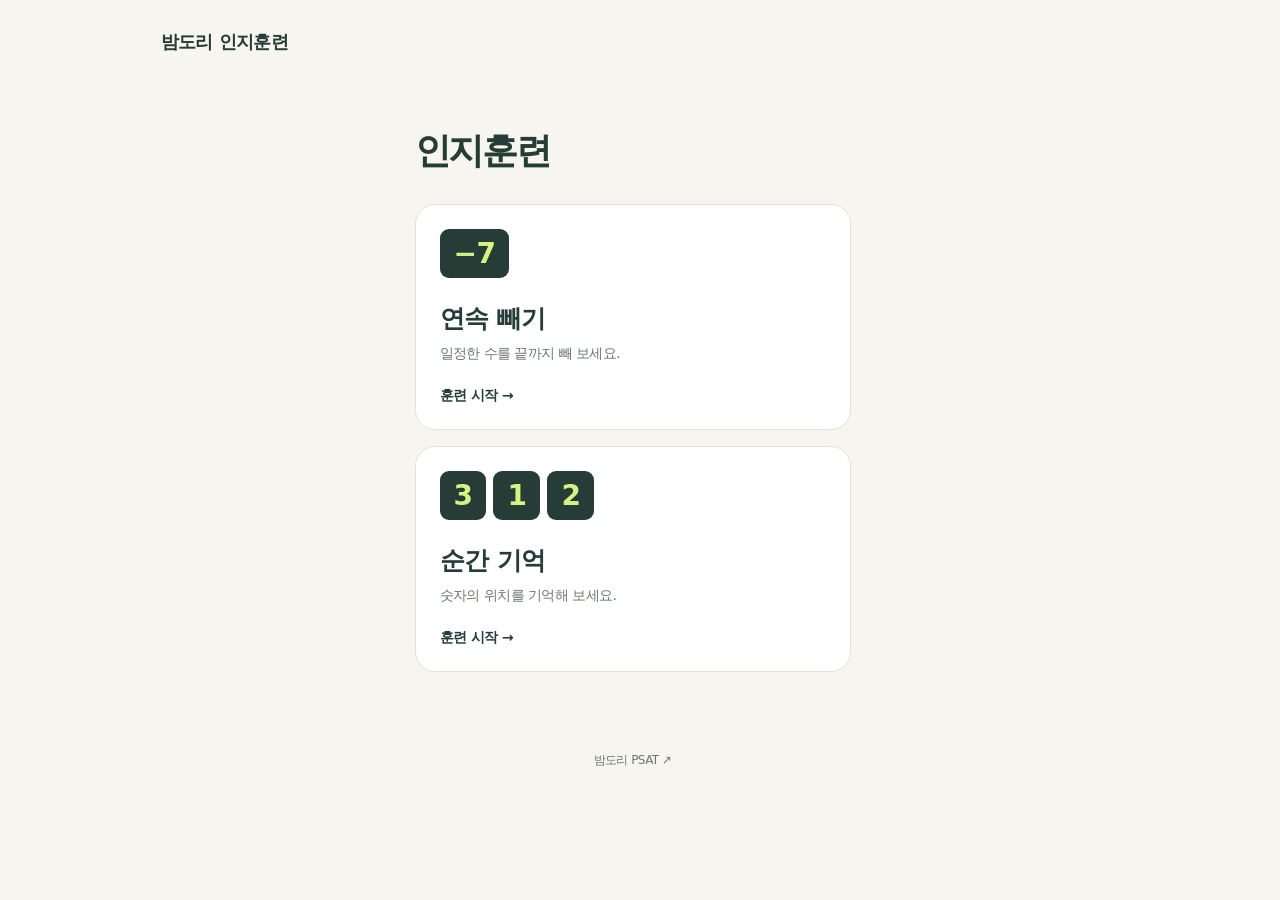
==== commit a23bfd6b: "Add files via upload" ====
--- a/index.html
+++ b/index.html
@@ -1 +1 @@
-<!doctype html><html lang="ko"><head><meta charset="utf-8"><meta name="viewport" content="width=device-width,initial-scale=1"><meta name="theme-color" content="#263c36"><title>밤도리 인지훈련</title><meta name="description" content="연속 빼기와 순간 기억. 짧은 훈련에 도전하고 기록을 확인하세요."><meta property="og:title" content="밤도리 인지훈련"><meta property="og:image" content="https://bamdori-psat.github.io/training/thumbnail.png"><link rel="icon" href="favicon.svg"><style>*{box-sizing:border-box}body{margin:0;background:#f6f5ef;color:#263c36;font-family:system-ui,-apple-system,'Apple SD Gothic Neo',sans-serif;letter-spacing:-.035em}header{max-width:940px;padding:24px;margin:auto}header a{font-size:18px;font-weight:800;color:inherit;text-decoration:none}main{max-width:480px;margin:44px auto;padding:0 22px}h1{font-size:36px;letter-spacing:-.06em;margin:0 0 28px}.cards{display:grid;gap:16px}.card{display:block;border:1px solid #dfe4d9;border-radius:20px;padding:24px;text-decoration:none;color:inherit;background:white}.card:hover,.card:focus-visible{background:#edf2df;outline:2px solid #78953a}.card strong{display:block;font-size:25px}.card small{display:block;font-size:14px;color:#6c7971;margin:10px 0 22px}.symbol{display:flex;gap:7px;margin:0 0 24px;font-size:28px;font-weight:800}.symbol span{background:#263c36;color:#d7f280;border-radius:9px;padding:8px 14px}.go{font-size:14px;font-weight:700}footer{text-align:center;font-size:12px;padding:36px}footer a{color:#6c7971;text-decoration:none}@media(max-width:520px){main{margin-top:18px}header{padding:20px}}</style></head><body><header><a href="./">밤도리 인지훈련</a></header><main><h1>인지훈련</h1><div class="cards"><a class="card" href="subtraction.html"><div class="symbol" aria-hidden="true"><span>−7</span></div><strong>연속 빼기</strong><small>일정한 수를 끝까지 빼 보세요.</small><span class="go">훈련 시작 →</span></a><a class="card" href="memory.html"><div class="symbol" aria-hidden="true"><span>3</span><span>1</span><span>2</span></div><strong>순간 기억</strong><small>숫자의 위치를 기억해 보세요.</small><span class="go">훈련 시작 →</span></a></div></main><footer><a href="../">밤도리 PSAT ↗</a></footer></body></html>+<!doctype html><html lang="ko"><head><meta charset="utf-8"><meta name="viewport" content="width=device-width,initial-scale=1"><meta name="theme-color" content="#263c36"><title>밤도리 인지훈련</title><meta name="description" content="연속 빼기와 순간 기억. 짧은 훈련에 도전하고 기록을 확인하세요."><meta property="og:title" content="밤도리 인지훈련"><meta property="og:image" content="https://bamdori-psat.github.io/training/thumbnail.png"><link rel="icon" href="favicon.svg"><style>*{box-sizing:border-box}body{margin:0;background:#f6f5ef;color:#263c36;font-family:system-ui,-apple-system,'Apple SD Gothic Neo',sans-serif;letter-spacing:-.035em}header{max-width:940px;padding:24px;margin:auto}header a{font-size:18px;font-weight:800;color:inherit;text-decoration:none}main{max-width:480px;margin:44px auto;padding:0 22px}h1{font-size:36px;letter-spacing:-.06em;margin:0 0 28px}.cards{display:grid;gap:16px}.card{display:block;border:1px solid #dfe4d9;border-radius:20px;padding:24px;text-decoration:none;color:inherit;background:white}.card:hover,.card:focus-visible{background:#edf2df;outline:2px solid #78953a}.card strong{display:block;font-size:25px}.card small{display:block;font-size:14px;color:#6c7971;margin:10px 0 22px}.symbol{display:flex;gap:7px;margin:0 0 24px;font-size:28px;font-weight:800}.symbol span{background:#263c36;color:#d7f280;border-radius:9px;padding:8px 14px}.go{font-size:14px;font-weight:700}footer{text-align:center;font-size:12px;padding:36px}footer a{color:#6c7971;text-decoration:none}@media(max-width:520px){main{margin-top:18px}header{padding:20px}}</style><link rel="stylesheet" href="header.css?v=20260910-header1"></head><body><header id="trainingHeader"><a class="brand" href="./">밤도리 인지훈련</a></header><main><h1>인지훈련</h1><div class="cards"><a class="card" href="subtraction.html"><div class="symbol" aria-hidden="true"><span>−7</span></div><strong>연속 빼기</strong><small>일정한 수를 끝까지 빼 보세요.</small><span class="go">훈련 시작 →</span></a><a class="card" href="memory.html"><div class="symbol" aria-hidden="true"><span>3</span><span>1</span><span>2</span></div><strong>순간 기억</strong><small>숫자의 위치를 기억해 보세요.</small><span class="go">훈련 시작 →</span></a></div></main><footer><a href="../">밤도리 PSAT ↗</a></footer></body></html>
--- a/header.css
+++ b/header.css
@@ -0,0 +1,8 @@
+/* 허브와 모든 훈련 화면에서 동일한 위치·굵기를 유지합니다. */
+html{scrollbar-gutter:stable}
+#trainingHeader{box-sizing:border-box;display:flex;justify-content:space-between;align-items:center;gap:16px;width:100%;max-width:1000px;margin:0 auto;padding:28px;min-height:83px;font-family:system-ui,-apple-system,'Apple SD Gothic Neo','Noto Sans KR',sans-serif;letter-spacing:-.035em}
+#trainingHeader .brand{display:block;flex:none;margin:0;padding:0;border:0;background:none;color:#263c36;font-size:18px;font-weight:800;line-height:27px;text-decoration:none;white-space:nowrap}
+#trainingHeader .brand span{margin:0;font-size:inherit;font-weight:inherit}
+#trainingHeader .edition{font-size:12px;line-height:18px;color:#6c7971}
+@media(max-width:520px){#trainingHeader{padding:20px;min-height:67px}#trainingHeader .edition{font-size:10px}}
+@media(max-width:360px){#trainingHeader{gap:8px}#trainingHeader .brand{font-size:16px}}
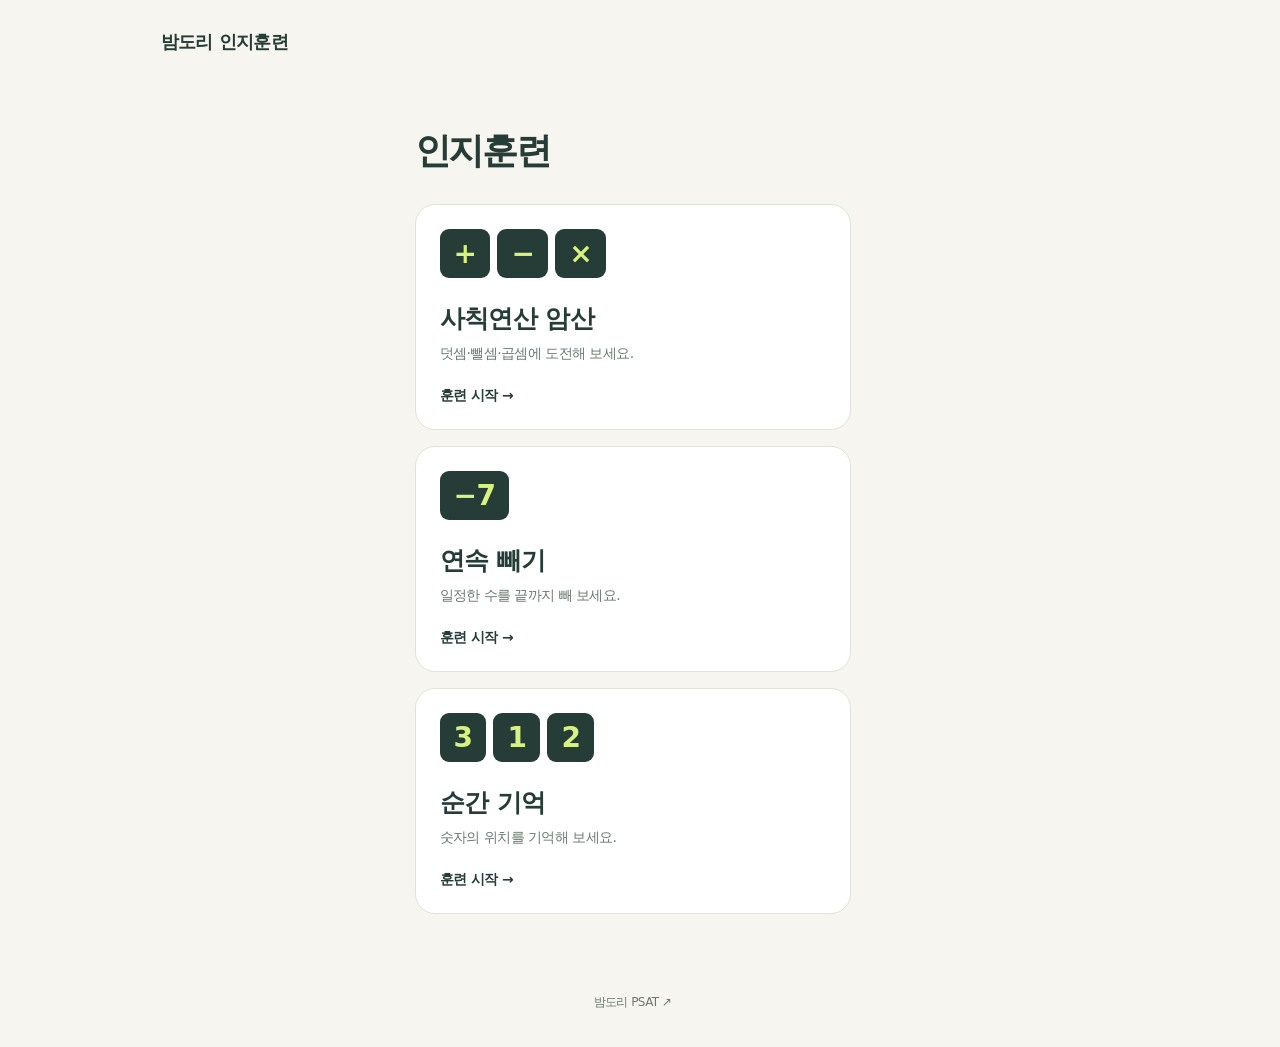
==== commit df67d372: "Add files via upload" ====
--- a/index.html
+++ b/index.html
@@ -1 +1 @@
-<!doctype html><html lang="ko"><head><meta charset="utf-8"><meta name="viewport" content="width=device-width,initial-scale=1"><meta name="theme-color" content="#263c36"><title>밤도리 인지훈련</title><meta name="description" content="연속 빼기와 순간 기억. 짧은 훈련에 도전하고 기록을 확인하세요."><meta property="og:title" content="밤도리 인지훈련"><meta property="og:image" content="https://bamdori-psat.github.io/training/thumbnail.png"><link rel="icon" href="favicon.svg"><style>*{box-sizing:border-box}body{margin:0;background:#f6f5ef;color:#263c36;font-family:system-ui,-apple-system,'Apple SD Gothic Neo',sans-serif;letter-spacing:-.035em}header{max-width:940px;padding:24px;margin:auto}header a{font-size:18px;font-weight:800;color:inherit;text-decoration:none}main{max-width:480px;margin:44px auto;padding:0 22px}h1{font-size:36px;letter-spacing:-.06em;margin:0 0 28px}.cards{display:grid;gap:16px}.card{display:block;border:1px solid #dfe4d9;border-radius:20px;padding:24px;text-decoration:none;color:inherit;background:white}.card:hover,.card:focus-visible{background:#edf2df;outline:2px solid #78953a}.card strong{display:block;font-size:25px}.card small{display:block;font-size:14px;color:#6c7971;margin:10px 0 22px}.symbol{display:flex;gap:7px;margin:0 0 24px;font-size:28px;font-weight:800}.symbol span{background:#263c36;color:#d7f280;border-radius:9px;padding:8px 14px}.go{font-size:14px;font-weight:700}footer{text-align:center;font-size:12px;padding:36px}footer a{color:#6c7971;text-decoration:none}@media(max-width:520px){main{margin-top:18px}header{padding:20px}}</style><link rel="stylesheet" href="header.css?v=20260910-header1"></head><body><header id="trainingHeader"><a class="brand" href="./">밤도리 인지훈련</a></header><main><h1>인지훈련</h1><div class="cards"><a class="card" href="subtraction.html"><div class="symbol" aria-hidden="true"><span>−7</span></div><strong>연속 빼기</strong><small>일정한 수를 끝까지 빼 보세요.</small><span class="go">훈련 시작 →</span></a><a class="card" href="memory.html"><div class="symbol" aria-hidden="true"><span>3</span><span>1</span><span>2</span></div><strong>순간 기억</strong><small>숫자의 위치를 기억해 보세요.</small><span class="go">훈련 시작 →</span></a></div></main><footer><a href="../">밤도리 PSAT ↗</a></footer></body></html>+<!doctype html><html lang="ko"><head><meta charset="utf-8"><meta name="viewport" content="width=device-width,initial-scale=1"><meta name="theme-color" content="#263c36"><title>밤도리 인지훈련</title><meta name="description" content="사칙연산 암산, 연속 빼기와 순간 기억. 짧은 훈련에 도전하고 기록을 확인하세요."><meta property="og:title" content="밤도리 인지훈련"><meta property="og:image" content="https://bamdori-psat.github.io/training/thumbnail.png"><link rel="icon" href="favicon.svg"><style>*{box-sizing:border-box}body{margin:0;background:#f6f5ef;color:#263c36;font-family:system-ui,-apple-system,'Apple SD Gothic Neo',sans-serif;letter-spacing:-.035em}header{max-width:940px;padding:24px;margin:auto}header a{font-size:18px;font-weight:800;color:inherit;text-decoration:none}main{max-width:480px;margin:44px auto;padding:0 22px}h1{font-size:36px;letter-spacing:-.06em;margin:0 0 28px}.cards{display:grid;gap:16px}.card{display:block;border:1px solid #dfe4d9;border-radius:20px;padding:24px;text-decoration:none;color:inherit;background:white}.card:hover,.card:focus-visible{background:#edf2df;outline:2px solid #78953a}.card strong{display:block;font-size:25px}.card small{display:block;font-size:14px;color:#6c7971;margin:10px 0 22px}.symbol{display:flex;gap:7px;margin:0 0 24px;font-size:28px;font-weight:800}.symbol span{background:#263c36;color:#d7f280;border-radius:9px;padding:8px 14px}.go{font-size:14px;font-weight:700}footer{text-align:center;font-size:12px;padding:36px}footer a{color:#6c7971;text-decoration:none}@media(max-width:520px){main{margin-top:18px}header{padding:20px}}</style><link rel="stylesheet" href="header.css?v=20260910-header1"></head><body><header id="trainingHeader"><a class="brand" href="./">밤도리 인지훈련</a></header><main><h1>인지훈련</h1><div class="cards"><a class="card" href="arithmetic.html"><div class="symbol" aria-hidden="true"><span>+</span><span>−</span><span>×</span></div><strong>사칙연산 암산</strong><small>덧셈·뺄셈·곱셈에 도전해 보세요.</small><span class="go">훈련 시작 →</span></a><a class="card" href="subtraction.html"><div class="symbol" aria-hidden="true"><span>−7</span></div><strong>연속 빼기</strong><small>일정한 수를 끝까지 빼 보세요.</small><span class="go">훈련 시작 →</span></a><a class="card" href="memory.html"><div class="symbol" aria-hidden="true"><span>3</span><span>1</span><span>2</span></div><strong>순간 기억</strong><small>숫자의 위치를 기억해 보세요.</small><span class="go">훈련 시작 →</span></a></div></main><footer><a href="../">밤도리 PSAT ↗</a></footer></body></html>
